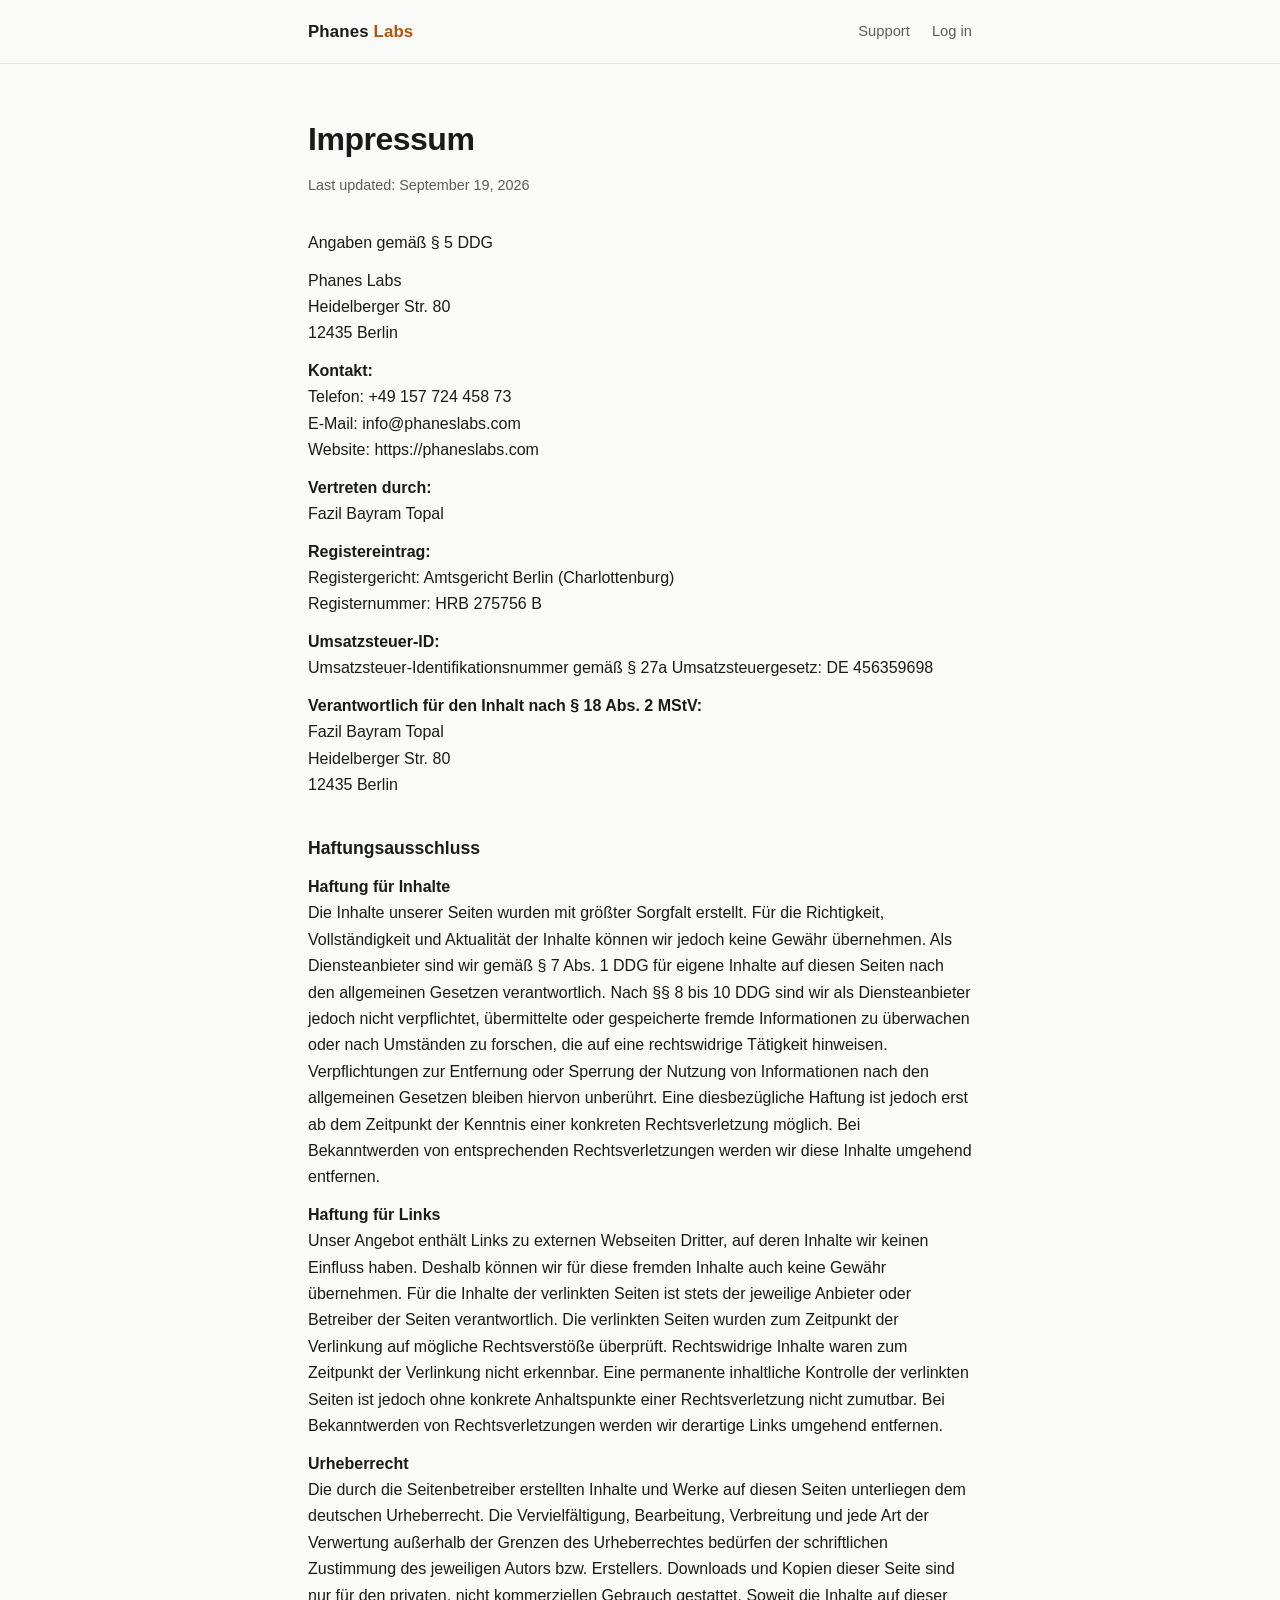
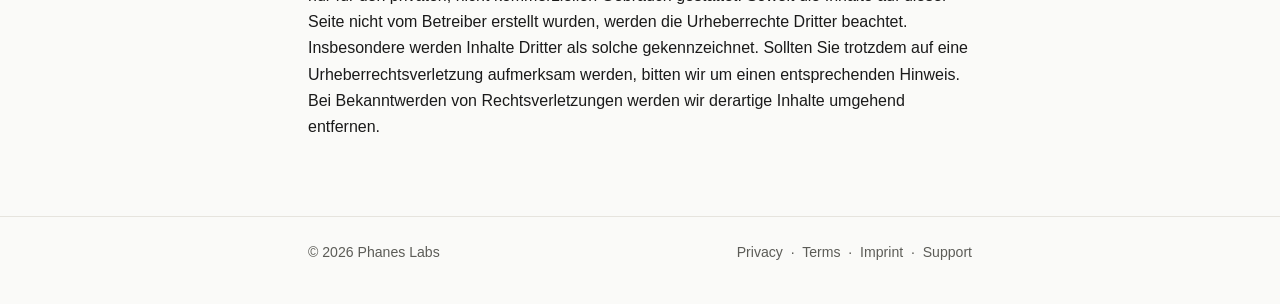
==== imprint.html @ cc08cb69 "Replace coming-soon page with the Phanes Labs website Landing page plus privacy, terms, imprint, and" ====
<!doctype html>
<html lang="de" class="legal">
<head>
  <meta charset="utf-8" />
  <meta name="viewport" content="width=device-width, initial-scale=1" />
  <title>Impressum — Phanes Labs</title>
  <meta name="description" content="Impressum / legal notice for Phanes Labs." />
  <link rel="stylesheet" href="/styles.css" />
  <link rel="icon" type="image/png" href="/favicon.png" />
</head>
<body class="legal">
  <header class="site">
    <div class="wrap">
      <a class="brand" href="/">Phanes<span>&nbsp;Labs</span></a>
      <nav class="site">
        <a href="/support">Support</a>
        <a href="https://app.phaneslabs.com">Log in</a>
      </nav>
    </div>
  </header>

  <main>
    <div class="wrap">
      <h1>Impressum</h1>
      <p class="updated">Last updated: September 19, 2026</p>

      <p>Angaben gemäß § 5 DDG</p>

      <p>
        Phanes Labs<br />
        Heidelberger Str. 80<br />
        12435 Berlin
      </p>

      <p>
        <strong>Kontakt:</strong><br />
        Telefon: +49 157 724 458 73<br />
        E-Mail: info@phaneslabs.com<br />
        Website: https://phaneslabs.com
      </p>

      <p>
        <strong>Vertreten durch:</strong><br />
        Fazil Bayram Topal
      </p>

      <p>
        <strong>Registereintrag:</strong><br />
        Registergericht: Amtsgericht Berlin (Charlottenburg)<br />
        Registernummer: HRB 275756 B
      </p>

      <p>
        <strong>Umsatzsteuer-ID:</strong><br />
        Umsatzsteuer-Identifikationsnummer gemäß § 27a Umsatzsteuergesetz:
        DE&nbsp;456359698
      </p>

      <p>
        <strong>Verantwortlich für den Inhalt nach § 18 Abs. 2 MStV:</strong><br />
        Fazil Bayram Topal<br />
        Heidelberger Str. 80<br />
        12435 Berlin
      </p>

      <h2>Haftungsausschluss</h2>

      <p>
        <strong>Haftung für Inhalte</strong><br />
        Die Inhalte unserer Seiten wurden mit größter Sorgfalt erstellt. Für
        die Richtigkeit, Vollständigkeit und Aktualität der Inhalte können wir
        jedoch keine Gewähr übernehmen. Als Diensteanbieter sind wir gemäß
        § 7 Abs. 1 DDG für eigene Inhalte auf diesen Seiten nach den
        allgemeinen Gesetzen verantwortlich. Nach §§ 8 bis 10 DDG sind wir als
        Diensteanbieter jedoch nicht verpflichtet, übermittelte oder
        gespeicherte fremde Informationen zu überwachen oder nach Umständen zu
        forschen, die auf eine rechtswidrige Tätigkeit hinweisen.
        Verpflichtungen zur Entfernung oder Sperrung der Nutzung von
        Informationen nach den allgemeinen Gesetzen bleiben hiervon unberührt.
        Eine diesbezügliche Haftung ist jedoch erst ab dem Zeitpunkt der
        Kenntnis einer konkreten Rechtsverletzung möglich. Bei Bekanntwerden
        von entsprechenden Rechtsverletzungen werden wir diese Inhalte
        umgehend entfernen.
      </p>

      <p>
        <strong>Haftung für Links</strong><br />
        Unser Angebot enthält Links zu externen Webseiten Dritter, auf deren
        Inhalte wir keinen Einfluss haben. Deshalb können wir für diese
        fremden Inhalte auch keine Gewähr übernehmen. Für die Inhalte der
        verlinkten Seiten ist stets der jeweilige Anbieter oder Betreiber der
        Seiten verantwortlich. Die verlinkten Seiten wurden zum Zeitpunkt der
        Verlinkung auf mögliche Rechtsverstöße überprüft. Rechtswidrige
        Inhalte waren zum Zeitpunkt der Verlinkung nicht erkennbar. Eine
        permanente inhaltliche Kontrolle der verlinkten Seiten ist jedoch ohne
        konkrete Anhaltspunkte einer Rechtsverletzung nicht zumutbar. Bei
        Bekanntwerden von Rechtsverletzungen werden wir derartige Links
        umgehend entfernen.
      </p>

      <p>
        <strong>Urheberrecht</strong><br />
        Die durch die Seitenbetreiber erstellten Inhalte und Werke auf diesen
        Seiten unterliegen dem deutschen Urheberrecht. Die Vervielfältigung,
        Bearbeitung, Verbreitung und jede Art der Verwertung außerhalb der
        Grenzen des Urheberrechtes bedürfen der schriftlichen Zustimmung des
        jeweiligen Autors bzw. Erstellers. Downloads und Kopien dieser Seite
        sind nur für den privaten, nicht kommerziellen Gebrauch gestattet.
        Soweit die Inhalte auf dieser Seite nicht vom Betreiber erstellt
        wurden, werden die Urheberrechte Dritter beachtet. Insbesondere werden
        Inhalte Dritter als solche gekennzeichnet. Sollten Sie trotzdem auf
        eine Urheberrechtsverletzung aufmerksam werden, bitten wir um einen
        entsprechenden Hinweis. Bei Bekanntwerden von Rechtsverletzungen
        werden wir derartige Inhalte umgehend entfernen.
      </p>
    </div>
  </main>

  <footer class="site">
    <div class="wrap">
      <span>&copy; 2026 Phanes Labs</span>
      <span>
        <a href="/privacy">Privacy</a> &nbsp;·&nbsp;
        <a href="/terms">Terms</a> &nbsp;·&nbsp;
        <a href="/imprint">Imprint</a> &nbsp;·&nbsp;
        <a href="/support">Support</a>
      </span>
    </div>
  </footer>
</body>
</html>
---- styles.css ----
/* Phanes Labs — landing site. Static, dependency-free. */

:root {
  --bg: #fafaf8;
  --surface: #ffffff;
  --text: #1a1a1a;
  --muted: #5c5c57;
  --border: #e6e4de;
  --accent: #b45309;
  --accent-soft: #fdf3e7;
  --max-width: 44rem;
}

@media (prefers-color-scheme: dark) {
  :root {
    --bg: #131311;
    --surface: #1c1c19;
    --text: #ececea;
    --muted: #a3a29b;
    --border: #2c2b27;
    --accent: #e8985a;
    --accent-soft: #2a2018;
  }
}

* {
  box-sizing: border-box;
}

body {
  margin: 0;
  background: var(--bg);
  color: var(--text);
  font-family: -apple-system, BlinkMacSystemFont, "Segoe UI", Roboto,
    "Helvetica Neue", Arial, sans-serif;
  line-height: 1.65;
  -webkit-font-smoothing: antialiased;
}

.wrap {
  max-width: var(--max-width);
  margin: 0 auto;
  padding: 0 1.25rem;
}

header.site {
  border-bottom: 1px solid var(--border);
}

header.site .wrap {
  display: flex;
  align-items: center;
  justify-content: space-between;
  gap: 1rem;
  padding-top: 1.1rem;
  padding-bottom: 1.1rem;
}

.brand {
  font-weight: 650;
  letter-spacing: 0.01em;
  text-decoration: none;
  color: var(--text);
  font-size: 1.05rem;
}

.brand span {
  color: var(--accent);
}

nav.site a {
  color: var(--muted);
  text-decoration: none;
  font-size: 0.92rem;
  margin-left: 1.1rem;
}

nav.site a:hover {
  color: var(--text);
}

main {
  padding: 3.5rem 0 4rem;
}

h1 {
  font-size: 2rem;
  line-height: 1.2;
  letter-spacing: -0.015em;
  margin: 0 0 1rem;
}

h2 {
  font-size: 1.2rem;
  margin: 2.2rem 0 0.6rem;
}

p {
  margin: 0.7rem 0;
}

.lede {
  font-size: 1.12rem;
  color: var(--muted);
  max-width: 36rem;
}

.muted {
  color: var(--muted);
}

a {
  color: var(--accent);
}

.cards {
  display: grid;
  grid-template-columns: repeat(auto-fit, minmax(16rem, 1fr));
  gap: 1rem;
  margin-top: 2.5rem;
}

.card {
  background: var(--surface);
  border: 1px solid var(--border);
  border-radius: 12px;
  padding: 1.25rem 1.4rem;
}

.card h3 {
  margin: 0 0 0.35rem;
  font-size: 1.05rem;
}

.card p {
  margin: 0;
  color: var(--muted);
  font-size: 0.95rem;
}

.tag {
  display: inline-block;
  font-size: 0.72rem;
  font-weight: 600;
  text-transform: uppercase;
  letter-spacing: 0.06em;
  color: var(--accent);
  background: var(--accent-soft);
  border-radius: 999px;
  padding: 0.15rem 0.6rem;
  margin-bottom: 0.7rem;
}

.legal main h2 {
  font-size: 1.1rem;
}

.legal .updated {
  color: var(--muted);
  font-size: 0.9rem;
  margin-bottom: 2rem;
}

ul {
  padding-left: 1.2rem;
}

li {
  margin: 0.3rem 0;
}

footer.site {
  border-top: 1px solid var(--border);
  padding: 1.5rem 0 2.5rem;
  font-size: 0.88rem;
  color: var(--muted);
}

footer.site .wrap {
  display: flex;
  flex-wrap: wrap;
  gap: 0.4rem 1.4rem;
  justify-content: space-between;
}

footer.site a {
  color: var(--muted);
  text-decoration: none;
}

footer.site a:hover {
  color: var(--text);
}
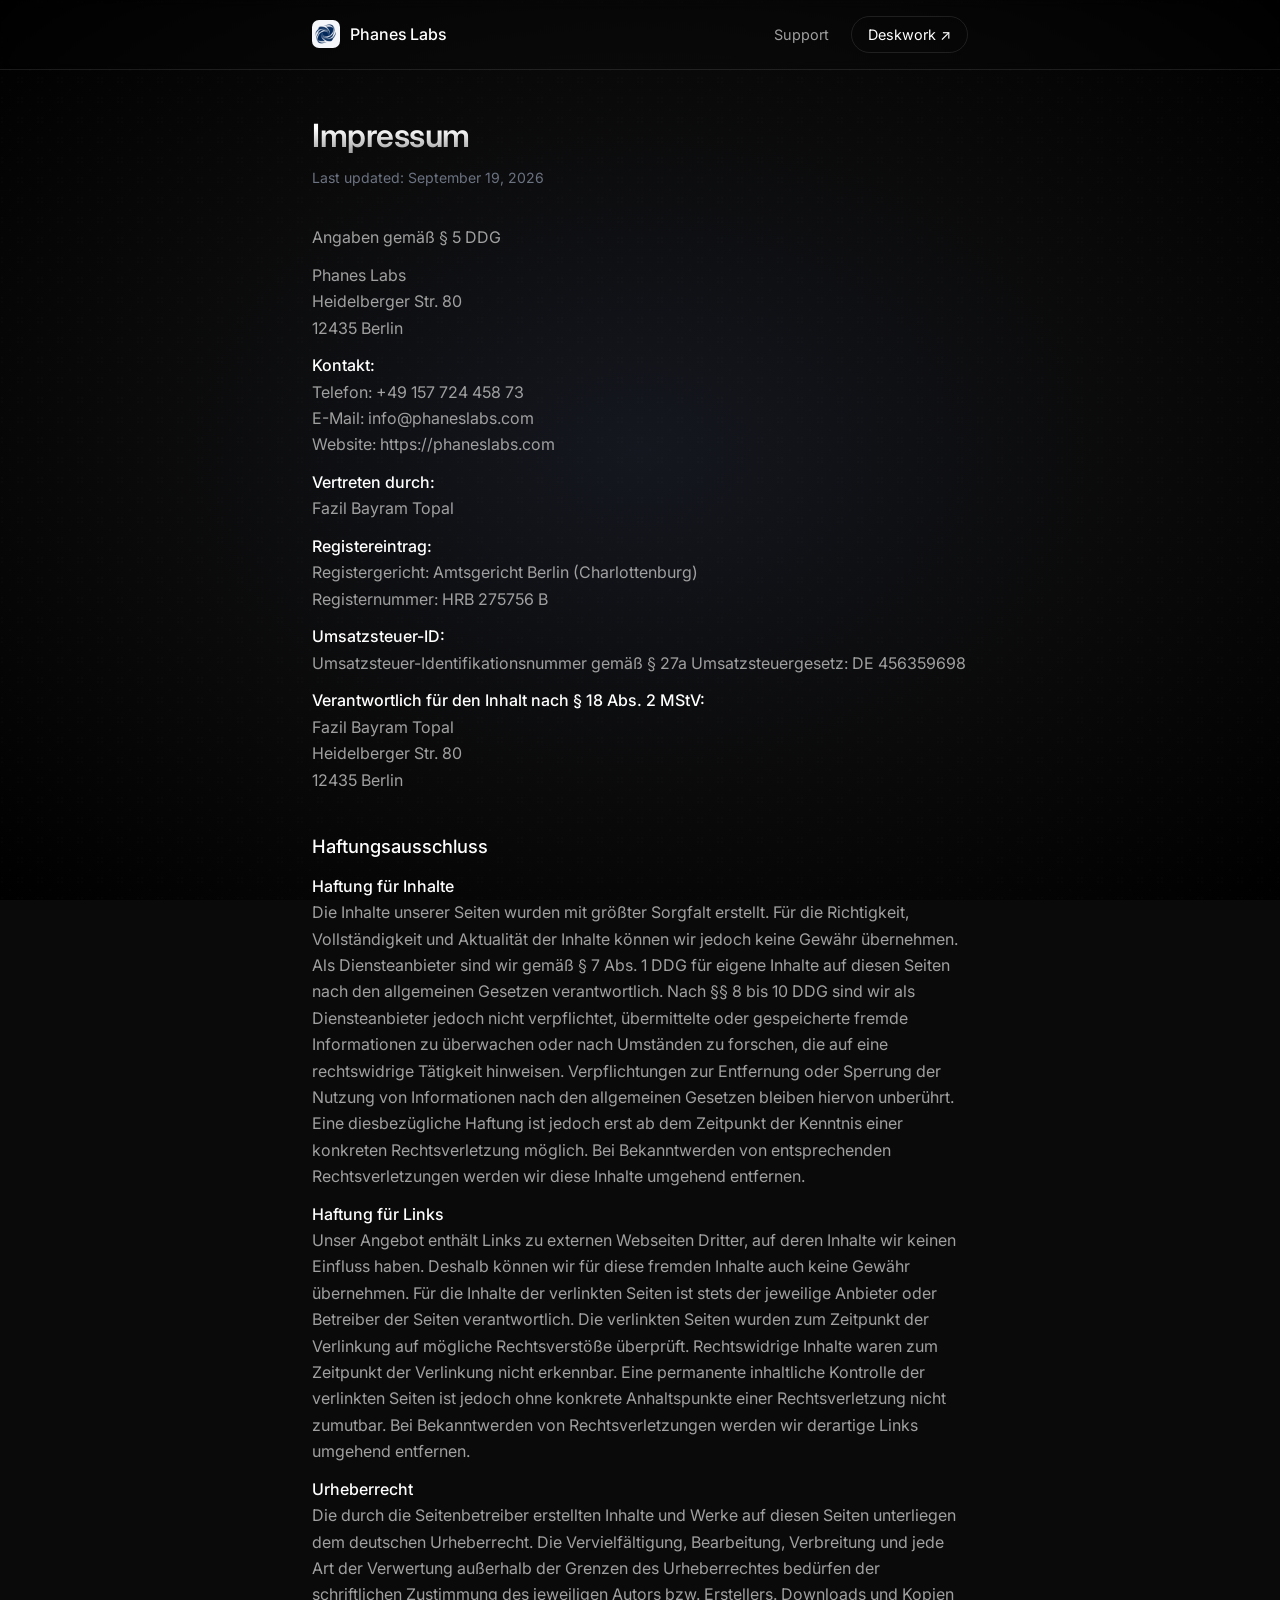
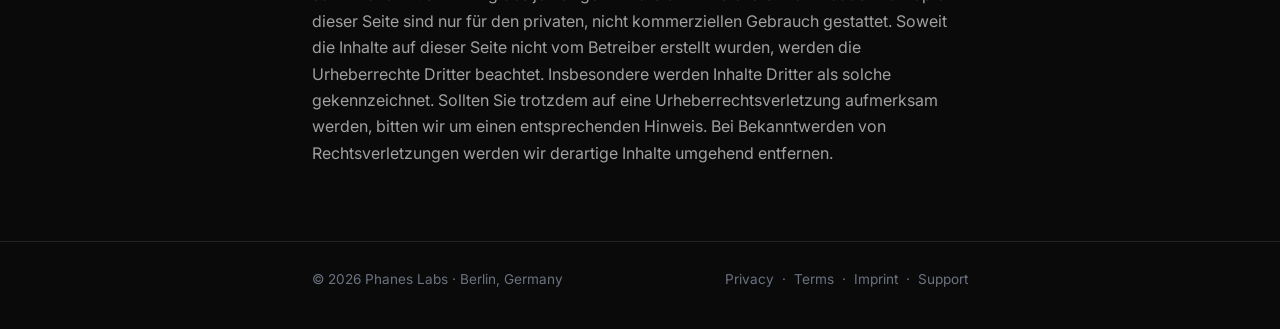
==== commit 5cba4ff7: "Restyle site with the Phanes Labs brand look Dark radial theme with the dot texture, Inter, gradient" ====
--- a/imprint.html
+++ b/imprint.html
@@ -5,16 +5,23 @@
   <meta name="viewport" content="width=device-width, initial-scale=1" />
   <title>Impressum — Phanes Labs</title>
   <meta name="description" content="Impressum / legal notice for Phanes Labs." />
+  <link rel="preconnect" href="https://fonts.googleapis.com" />
+  <link rel="preconnect" href="https://fonts.gstatic.com" crossorigin />
+  <link rel="stylesheet" href="https://fonts.googleapis.com/css2?family=Inter:wght@300;400;500;600&display=swap" />
   <link rel="stylesheet" href="/styles.css" />
   <link rel="icon" type="image/png" href="/favicon.png" />
+  <link rel="apple-touch-icon" href="/apple-touch-icon.png" />
 </head>
 <body class="legal">
   <header class="site">
     <div class="wrap">
-      <a class="brand" href="/">Phanes<span>&nbsp;Labs</span></a>
+      <a class="brand" href="/">
+        <img src="/logo.png" alt="" width="28" height="28" />
+        Phanes Labs
+      </a>
       <nav class="site">
         <a href="/support">Support</a>
-        <a href="https://app.phaneslabs.com">Log in</a>
+        <a class="pill" href="https://app.phaneslabs.com">Deskwork&nbsp;<span class="arrow">&#8599;</span></a>
       </nav>
     </div>
   </header>
@@ -118,7 +125,7 @@
 
   <footer class="site">
     <div class="wrap">
-      <span>&copy; 2026 Phanes Labs</span>
+      <span>&copy; 2026 Phanes Labs · Berlin, Germany</span>
       <span>
         <a href="/privacy">Privacy</a> &nbsp;·&nbsp;
         <a href="/terms">Terms</a> &nbsp;·&nbsp;
--- a/styles.css
+++ b/styles.css
@@ -1,50 +1,58 @@
-/* Phanes Labs — landing site. Static, dependency-free. */
+/* Phanes Labs — phaneslabs.com. Static, dependency-free, dark brand theme. */
 
 :root {
-  --bg: #fafaf8;
-  --surface: #ffffff;
-  --text: #1a1a1a;
-  --muted: #5c5c57;
-  --border: #e6e4de;
-  --accent: #b45309;
-  --accent-soft: #fdf3e7;
+  --bg: #0a0a0a;
+  --surface: #1e2231;
+  --surface-elevated: #252a3c;
+  --text: #ffffff;
+  --text-secondary: #a0a0a0;
+  --text-muted: #6b7280;
+  --border: rgba(255, 255, 255, 0.1);
+  --border-hover: rgba(255, 255, 255, 0.25);
   --max-width: 44rem;
-}
-
-@media (prefers-color-scheme: dark) {
-  :root {
-    --bg: #131311;
-    --surface: #1c1c19;
-    --text: #ececea;
-    --muted: #a3a29b;
-    --border: #2c2b27;
-    --accent: #e8985a;
-    --accent-soft: #2a2018;
-  }
 }
 
 * {
   box-sizing: border-box;
 }
 
+html {
+  height: 100%;
+}
+
 body {
   margin: 0;
-  background: var(--bg);
-  color: var(--text);
-  font-family: -apple-system, BlinkMacSystemFont, "Segoe UI", Roboto,
+  min-height: 100%;
+  display: flex;
+  flex-direction: column;
+  background-color: var(--bg);
+  background-image: url("/bg-texture.svg"),
+    radial-gradient(
+      ellipse at center,
+      rgba(30, 34, 49, 0.55) 0%,
+      rgba(10, 10, 10, 0.95) 55%,
+      rgba(0, 0, 0, 1) 100%
+    );
+  background-attachment: fixed;
+  color: var(--text);
+  font-family: "Inter", -apple-system, BlinkMacSystemFont, "Segoe UI", Roboto,
     "Helvetica Neue", Arial, sans-serif;
   line-height: 1.65;
   -webkit-font-smoothing: antialiased;
 }
 
 .wrap {
+  width: 100%;
   max-width: var(--max-width);
   margin: 0 auto;
-  padding: 0 1.25rem;
-}
+  padding: 0 1.5rem;
+}
+
+/* ---- Header ---- */
 
 header.site {
   border-bottom: 1px solid var(--border);
+  backdrop-filter: blur(6px);
 }
 
 header.site .wrap {
@@ -52,142 +60,276 @@
   align-items: center;
   justify-content: space-between;
   gap: 1rem;
-  padding-top: 1.1rem;
-  padding-bottom: 1.1rem;
+  padding-top: 1rem;
+  padding-bottom: 1rem;
 }
 
 .brand {
-  font-weight: 650;
-  letter-spacing: 0.01em;
+  display: inline-flex;
+  align-items: center;
+  gap: 0.65rem;
+  font-weight: 500;
+  letter-spacing: -0.01em;
   text-decoration: none;
   color: var(--text);
-  font-size: 1.05rem;
-}
-
-.brand span {
-  color: var(--accent);
+  font-size: 1rem;
+}
+
+.brand img {
+  width: 28px;
+  height: 28px;
+  border-radius: 7px;
+  background: #f4f6fa;
+  padding: 2px;
+  display: block;
+}
+
+nav.site {
+  display: flex;
+  align-items: center;
+  gap: 1.4rem;
 }
 
 nav.site a {
-  color: var(--muted);
+  color: var(--text-secondary);
   text-decoration: none;
-  font-size: 0.92rem;
-  margin-left: 1.1rem;
+  font-size: 0.9rem;
+  font-weight: 400;
 }
 
 nav.site a:hover {
   color: var(--text);
 }
 
+nav.site a.pill {
+  color: var(--text);
+  border: 1px solid var(--border);
+  border-radius: 999px;
+  padding: 0.35rem 1rem;
+  transition: border-color 0.15s ease, background 0.15s ease;
+}
+
+nav.site a.pill:hover {
+  border-color: var(--border-hover);
+  background: rgba(255, 255, 255, 0.06);
+}
+
+/* ---- Main / hero ---- */
+
 main {
-  padding: 3.5rem 0 4rem;
+  flex: 1;
+  display: flex;
+  align-items: center;
+  padding: 4rem 0;
+}
+
+.legal main {
+  align-items: flex-start;
+  padding: 3rem 0 4rem;
+}
+
+.hero {
+  text-align: center;
+  display: flex;
+  flex-direction: column;
+  align-items: center;
+}
+
+.hero .mark {
+  width: 76px;
+  height: 76px;
+  border-radius: 18px;
+  background: #f4f6fa;
+  padding: 8px;
+  margin-bottom: 2rem;
+  box-shadow: 0 0 60px rgba(255, 255, 255, 0.07);
 }
 
 h1 {
+  font-size: clamp(2.6rem, 7vw, 4.4rem);
+  font-weight: 600;
+  line-height: 1.1;
+  letter-spacing: -0.02em;
+  margin: 0 0 1.2rem;
+  background: linear-gradient(180deg, #ffffff 30%, #a0a0a0 100%);
+  -webkit-background-clip: text;
+  background-clip: text;
+  -webkit-text-fill-color: transparent;
+  color: transparent;
+}
+
+.legal h1 {
   font-size: 2rem;
-  line-height: 1.2;
   letter-spacing: -0.015em;
-  margin: 0 0 1rem;
 }
 
 h2 {
-  font-size: 1.2rem;
-  margin: 2.2rem 0 0.6rem;
+  font-size: 1.15rem;
+  font-weight: 500;
+  color: var(--text);
+  margin: 2.4rem 0 0.6rem;
+}
+
+h3 {
+  font-size: 1rem;
+  font-weight: 500;
+  margin: 1.6rem 0 0.4rem;
 }
 
 p {
   margin: 0.7rem 0;
+  color: var(--text-secondary);
 }
 
 .lede {
-  font-size: 1.12rem;
-  color: var(--muted);
-  max-width: 36rem;
+  font-size: clamp(1rem, 2vw, 1.2rem);
+  font-weight: 300;
+  color: var(--text-secondary);
+  line-height: 1.7;
+  max-width: 34rem;
+  margin: 0 auto;
 }
 
 .muted {
-  color: var(--muted);
+  color: var(--text-muted);
+}
+
+strong {
+  color: var(--text);
+  font-weight: 500;
 }
 
 a {
-  color: var(--accent);
-}
-
-.cards {
-  display: grid;
-  grid-template-columns: repeat(auto-fit, minmax(16rem, 1fr));
-  gap: 1rem;
-  margin-top: 2.5rem;
-}
-
-.card {
-  background: var(--surface);
+  color: #d7dbe6;
+}
+
+a:hover {
+  color: #ffffff;
+}
+
+/* ---- Buttons ---- */
+
+.actions {
+  display: flex;
+  flex-wrap: wrap;
+  gap: 0.9rem;
+  justify-content: center;
+  margin-top: 2.4rem;
+}
+
+.btn {
+  display: inline-flex;
+  align-items: center;
+  gap: 0.5rem;
+  text-decoration: none;
+  font-size: 0.95rem;
+  font-weight: 400;
+  border-radius: 999px;
+  padding: 0.65rem 1.6rem;
+  transition: border-color 0.15s ease, background 0.15s ease, color 0.15s ease;
+}
+
+.btn.primary {
+  background: #ffffff;
+  color: #0a0a0a;
+  border: 1px solid #ffffff;
+}
+
+.btn.primary:hover {
+  background: #e4e4e4;
+  color: #0a0a0a;
+}
+
+.btn.outline {
+  color: var(--text);
   border: 1px solid var(--border);
-  border-radius: 12px;
-  padding: 1.25rem 1.4rem;
-}
-
-.card h3 {
-  margin: 0 0 0.35rem;
-  font-size: 1.05rem;
-}
-
-.card p {
-  margin: 0;
-  color: var(--muted);
-  font-size: 0.95rem;
-}
-
-.tag {
-  display: inline-block;
-  font-size: 0.72rem;
-  font-weight: 600;
-  text-transform: uppercase;
-  letter-spacing: 0.06em;
-  color: var(--accent);
-  background: var(--accent-soft);
-  border-radius: 999px;
-  padding: 0.15rem 0.6rem;
-  margin-bottom: 0.7rem;
-}
-
-.legal main h2 {
-  font-size: 1.1rem;
-}
+  background: transparent;
+}
+
+.btn.outline:hover {
+  border-color: var(--border-hover);
+  background: rgba(255, 255, 255, 0.06);
+}
+
+.btn .arrow {
+  font-size: 1.05em;
+  line-height: 1;
+}
+
+/* ---- Legal / prose pages ---- */
 
 .legal .updated {
-  color: var(--muted);
-  font-size: 0.9rem;
-  margin-bottom: 2rem;
-}
-
-ul {
+  color: var(--text-muted);
+  font-size: 0.88rem;
+  margin: -0.4rem 0 2.2rem;
+}
+
+ul,
+ol {
   padding-left: 1.2rem;
+  color: var(--text-secondary);
 }
 
 li {
-  margin: 0.3rem 0;
-}
+  margin: 0.35rem 0;
+}
+
+/* ---- Footer ---- */
 
 footer.site {
   border-top: 1px solid var(--border);
-  padding: 1.5rem 0 2.5rem;
-  font-size: 0.88rem;
-  color: var(--muted);
+  padding: 1.6rem 0 2.4rem;
+  font-size: 0.85rem;
+  color: var(--text-muted);
 }
 
 footer.site .wrap {
   display: flex;
   flex-wrap: wrap;
-  gap: 0.4rem 1.4rem;
+  gap: 0.5rem 1.6rem;
   justify-content: space-between;
 }
 
 footer.site a {
-  color: var(--muted);
+  color: var(--text-muted);
   text-decoration: none;
 }
 
 footer.site a:hover {
-  color: var(--text);
-}
+  color: var(--text-secondary);
+}
+
+/* ---- Fade-in ---- */
+
+@keyframes fadeUp {
+  from {
+    opacity: 0;
+    transform: translateY(16px);
+  }
+  to {
+    opacity: 1;
+    transform: translateY(0);
+  }
+}
+
+.hero > * {
+  animation: fadeUp 0.7s ease-out both;
+}
+
+.hero > *:nth-child(2) {
+  animation-delay: 0.12s;
+}
+
+.hero > *:nth-child(3) {
+  animation-delay: 0.24s;
+}
+
+.hero > *:nth-child(4) {
+  animation-delay: 0.36s;
+}
+
+@media (prefers-reduced-motion: reduce) {
+  .hero > * {
+    animation: none;
+  }
+}
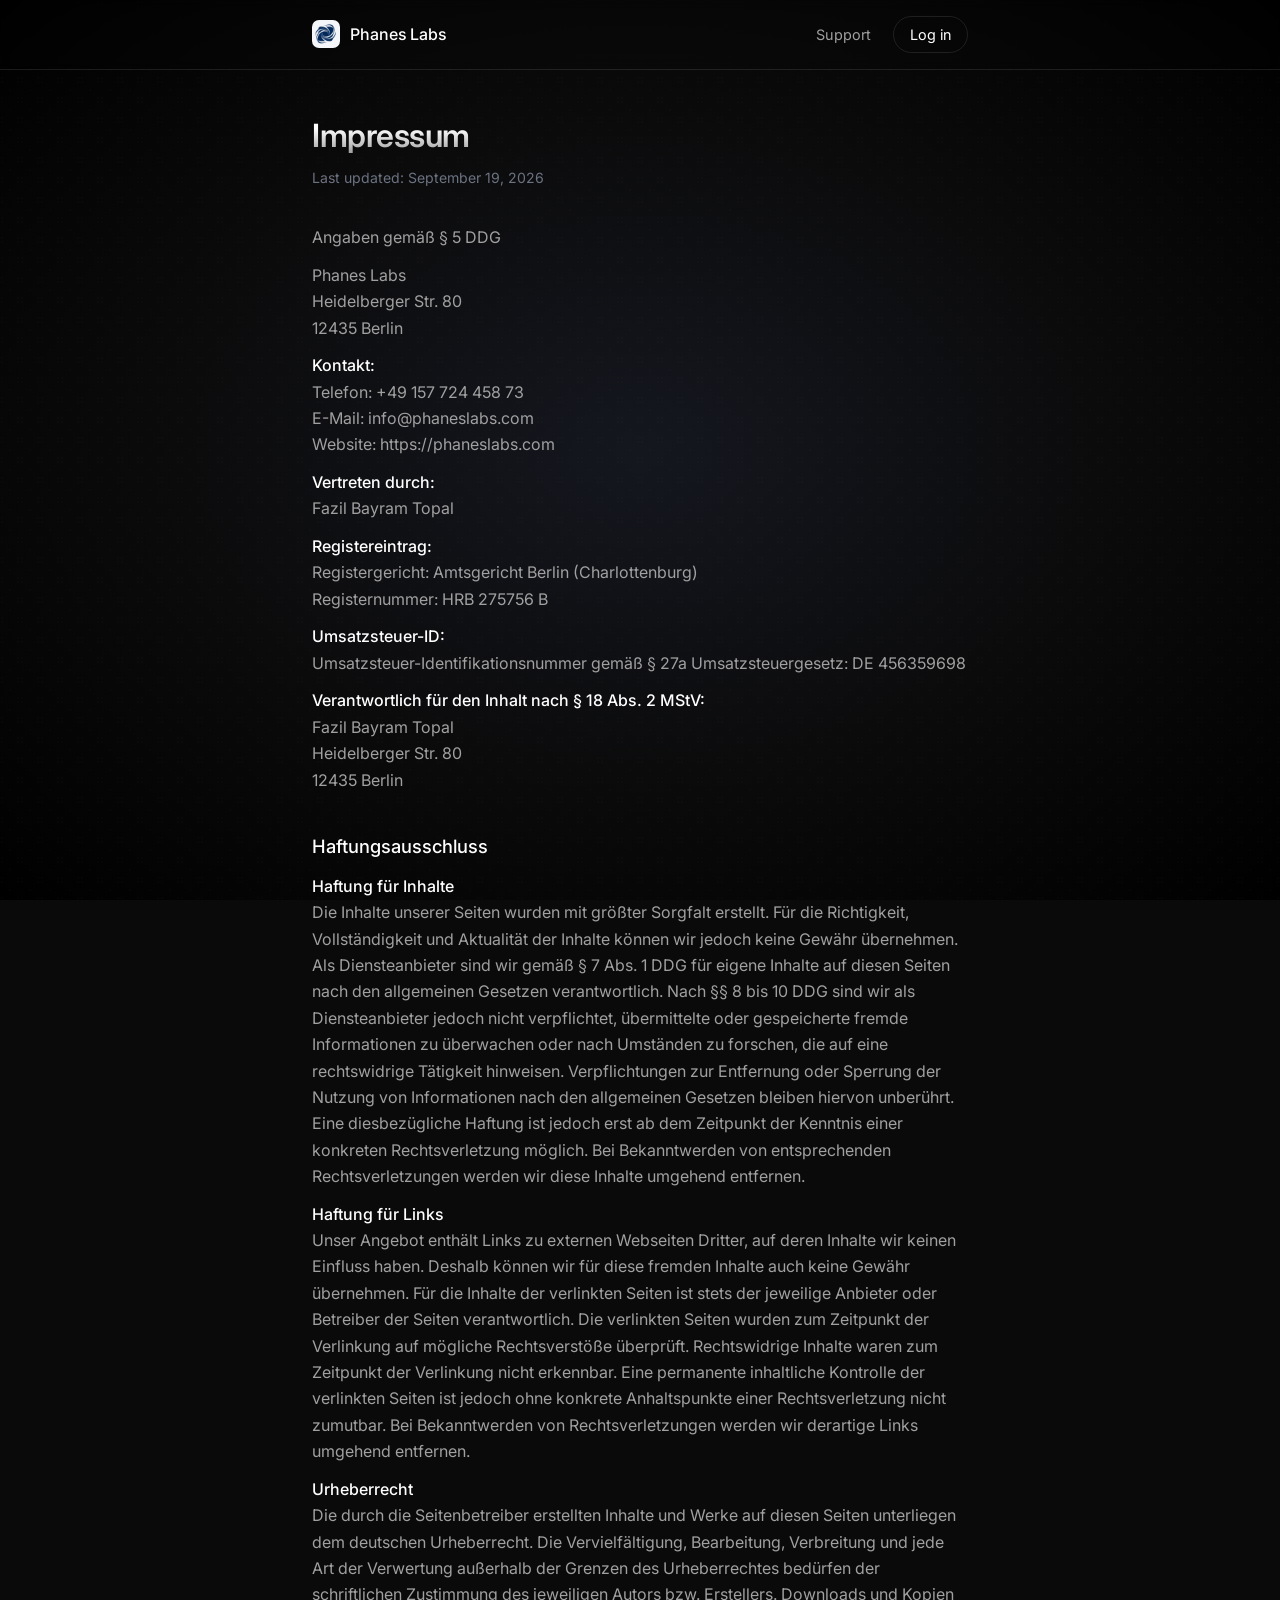
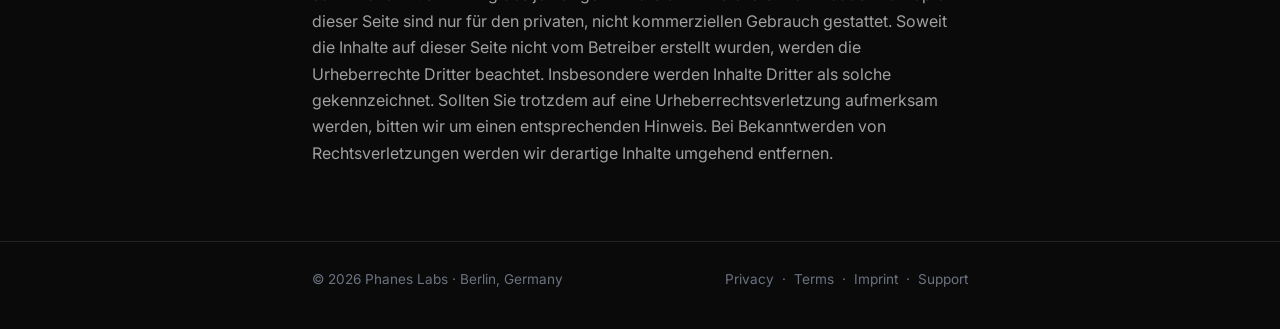
==== commit daccb71b: "Rework hero copy, nav Log in, platform-neutral legal wording Hero headline no longer repeats the bra" ====
--- a/imprint.html
+++ b/imprint.html
@@ -21,7 +21,7 @@
       </a>
       <nav class="site">
         <a href="/support">Support</a>
-        <a class="pill" href="https://app.phaneslabs.com">Deskwork&nbsp;<span class="arrow">&#8599;</span></a>
+        <a class="pill" href="https://app.phaneslabs.com">Log in</a>
       </nav>
     </div>
   </header>
--- a/styles.css
+++ b/styles.css
@@ -118,14 +118,59 @@
 
 main {
   flex: 1;
-  display: flex;
-  align-items: center;
+}
+
+.legal main {
+  padding: 3rem 0 4rem;
+}
+
+.hero-section {
+  display: flex;
+  align-items: center;
+  min-height: calc(88vh - 4rem);
   padding: 4rem 0;
 }
 
-.legal main {
-  align-items: flex-start;
-  padding: 3rem 0 4rem;
+.below {
+  padding: 1rem 0 6rem;
+}
+
+.section-title {
+  text-align: center;
+  font-size: 0.85rem;
+  font-weight: 500;
+  text-transform: uppercase;
+  letter-spacing: 0.14em;
+  color: var(--text-muted);
+  margin: 0 0 1.6rem;
+}
+
+.cards {
+  display: grid;
+  grid-template-columns: repeat(auto-fit, minmax(15rem, 1fr));
+  gap: 1rem;
+}
+
+.card {
+  background: rgba(30, 34, 49, 0.35);
+  border: 1px solid var(--border);
+  border-radius: 14px;
+  padding: 1.4rem 1.5rem;
+}
+
+.card h3 {
+  margin: 0 0 0.4rem;
+  font-size: 1rem;
+  font-weight: 500;
+  color: var(--text);
+}
+
+.card p {
+  margin: 0;
+  font-size: 0.92rem;
+  font-weight: 300;
+  line-height: 1.65;
+  color: var(--text-secondary);
 }
 
 .hero {
